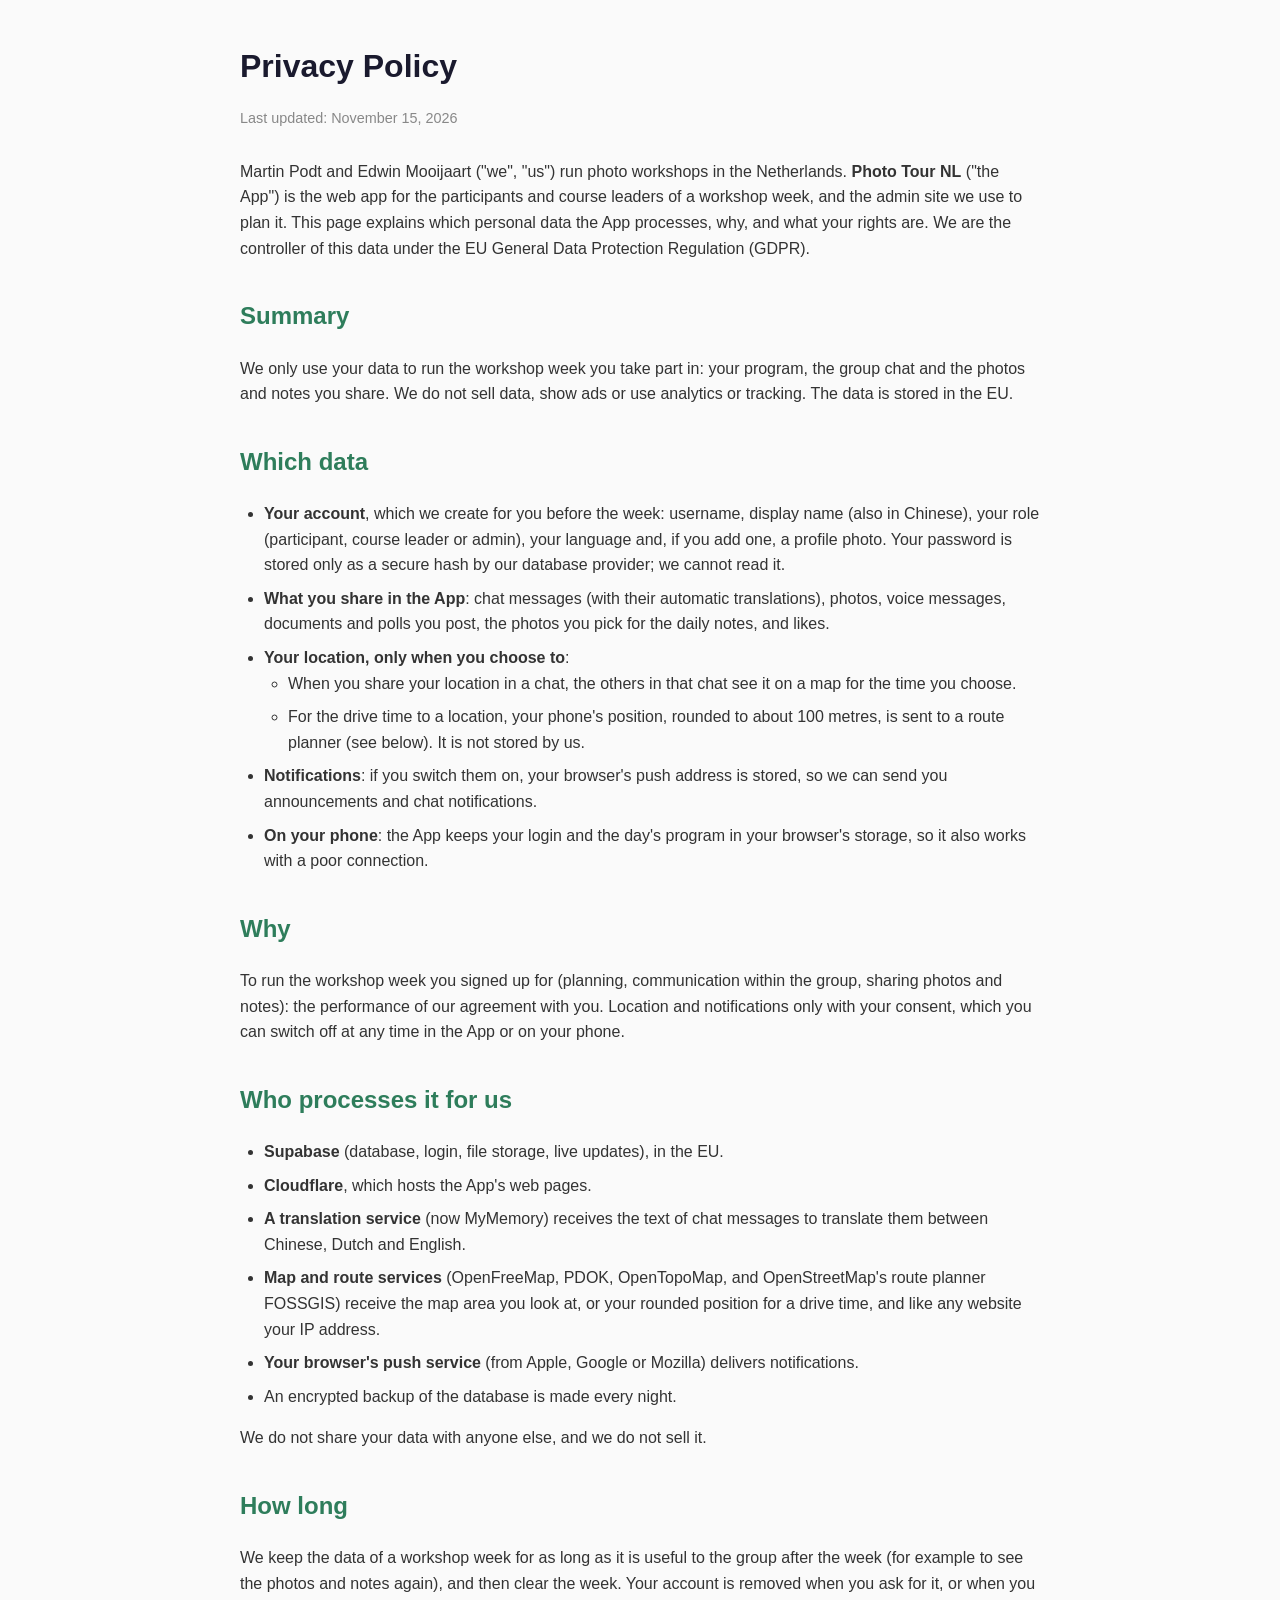
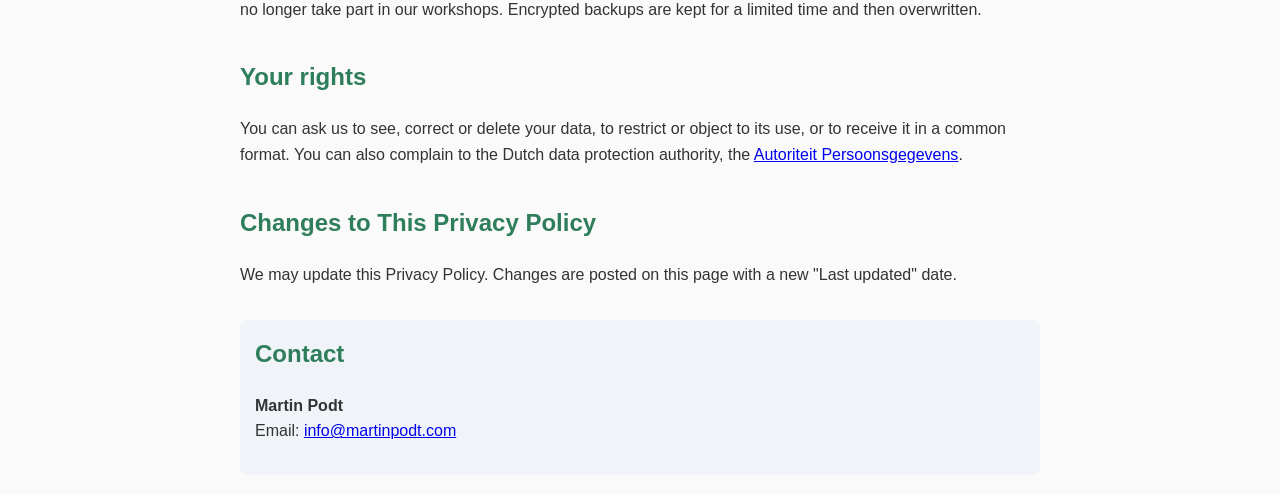
==== phototourapp/index.html @ 8b7c4178 "Privacy policies: StackApp Remote (with support page) and Photo Tour NL" ====
<!DOCTYPE html>
<html lang="en">
<head>
    <meta charset="UTF-8">
    <meta name="viewport" content="width=device-width, initial-scale=1.0">
    <title>Privacy Policy - Photo Tour NL</title>
    <style>
        body {
            font-family: -apple-system, BlinkMacSystemFont, 'Segoe UI', Roboto, Oxygen, Ubuntu, sans-serif;
            line-height: 1.6;
            max-width: 800px;
            margin: 0 auto;
            padding: 20px;
            color: #333;
            background-color: #fafafa;
        }
        h1 { color: #1a1a2e; margin-bottom: 0.2em; }
        h2 { color: #2E7D5B; margin-top: 1.5em; }
        .last-updated { color: #888; font-size: 0.9em; margin-bottom: 2em; }
        ul { padding-left: 1.5em; }
        li { margin-bottom: 0.5em; }
        .contact { background: #f0f4f8; padding: 15px; border-radius: 8px; margin-top: 2em; }
    </style>
</head>
<body>

<h1>Privacy Policy</h1>
<p class="last-updated">Last updated: November 15, 2026</p>

<p>Martin Podt and Edwin Mooijaart ("we", "us") run photo workshops in the Netherlands. <strong>Photo Tour NL</strong>
("the App") is the web app for the participants and course leaders of a workshop week, and the admin site we use to
plan it. This page explains which personal data the App processes, why, and what your rights are. We are the
controller of this data under the EU General Data Protection Regulation (GDPR).</p>

<h2>Summary</h2>
<p>We only use your data to run the workshop week you take part in: your program, the group chat and the photos and
notes you share. We do not sell data, show ads or use analytics or tracking. The data is stored in the EU.</p>

<h2>Which data</h2>
<ul>
    <li><strong>Your account</strong>, which we create for you before the week: username, display name (also in
        Chinese), your role (participant, course leader or admin), your language and, if you add one, a profile photo.
        Your password is stored only as a secure hash by our database provider; we cannot read it.</li>
    <li><strong>What you share in the App</strong>: chat messages (with their automatic translations), photos, voice
        messages, documents and polls you post, the photos you pick for the daily notes, and likes.</li>
    <li><strong>Your location, only when you choose to</strong>:
        <ul>
            <li>When you share your location in a chat, the others in that chat see it on a map for the time you
                choose.</li>
            <li>For the drive time to a location, your phone's position, rounded to about 100 metres, is sent to a
                route planner (see below). It is not stored by us.</li>
        </ul>
    </li>
    <li><strong>Notifications</strong>: if you switch them on, your browser's push address is stored, so we can send
        you announcements and chat notifications.</li>
    <li><strong>On your phone</strong>: the App keeps your login and the day's program in your browser's storage, so
        it also works with a poor connection.</li>
</ul>

<h2>Why</h2>
<p>To run the workshop week you signed up for (planning, communication within the group, sharing photos and notes):
the performance of our agreement with you. Location and notifications only with your consent, which you can switch
off at any time in the App or on your phone.</p>

<h2>Who processes it for us</h2>
<ul>
    <li><strong>Supabase</strong> (database, login, file storage, live updates), in the EU.</li>
    <li><strong>Cloudflare</strong>, which hosts the App's web pages.</li>
    <li><strong>A translation service</strong> (now MyMemory) receives the text of chat messages to translate them
        between Chinese, Dutch and English.</li>
    <li><strong>Map and route services</strong> (OpenFreeMap, PDOK, OpenTopoMap, and OpenStreetMap's route planner
        FOSSGIS) receive the map area you look at, or your rounded position for a drive time, and like any website your
        IP address.</li>
    <li><strong>Your browser's push service</strong> (from Apple, Google or Mozilla) delivers notifications.</li>
    <li>An encrypted backup of the database is made every night.</li>
</ul>
<p>We do not share your data with anyone else, and we do not sell it.</p>

<h2>How long</h2>
<p>We keep the data of a workshop week for as long as it is useful to the group after the week (for example to see the
photos and notes again), and then clear the week. Your account is removed when you ask for it, or when you no longer
take part in our workshops. Encrypted backups are kept for a limited time and then overwritten.</p>

<h2>Your rights</h2>
<p>You can ask us to see, correct or delete your data, to restrict or object to its use, or to receive it in a common
format. You can also complain to the Dutch data protection authority, the
<a href="https://autoriteitpersoonsgegevens.nl/en">Autoriteit Persoonsgegevens</a>.</p>

<h2>Changes to This Privacy Policy</h2>
<p>We may update this Privacy Policy. Changes are posted on this page with a new "Last updated" date.</p>

<div class="contact">
    <h2 style="margin-top: 0;">Contact</h2>
    <p>
        <strong>Martin Podt</strong><br>
        Email: <a href="mailto:info@martinpodt.com">info@martinpodt.com</a>
    </p>
</div>

</body>
</html>
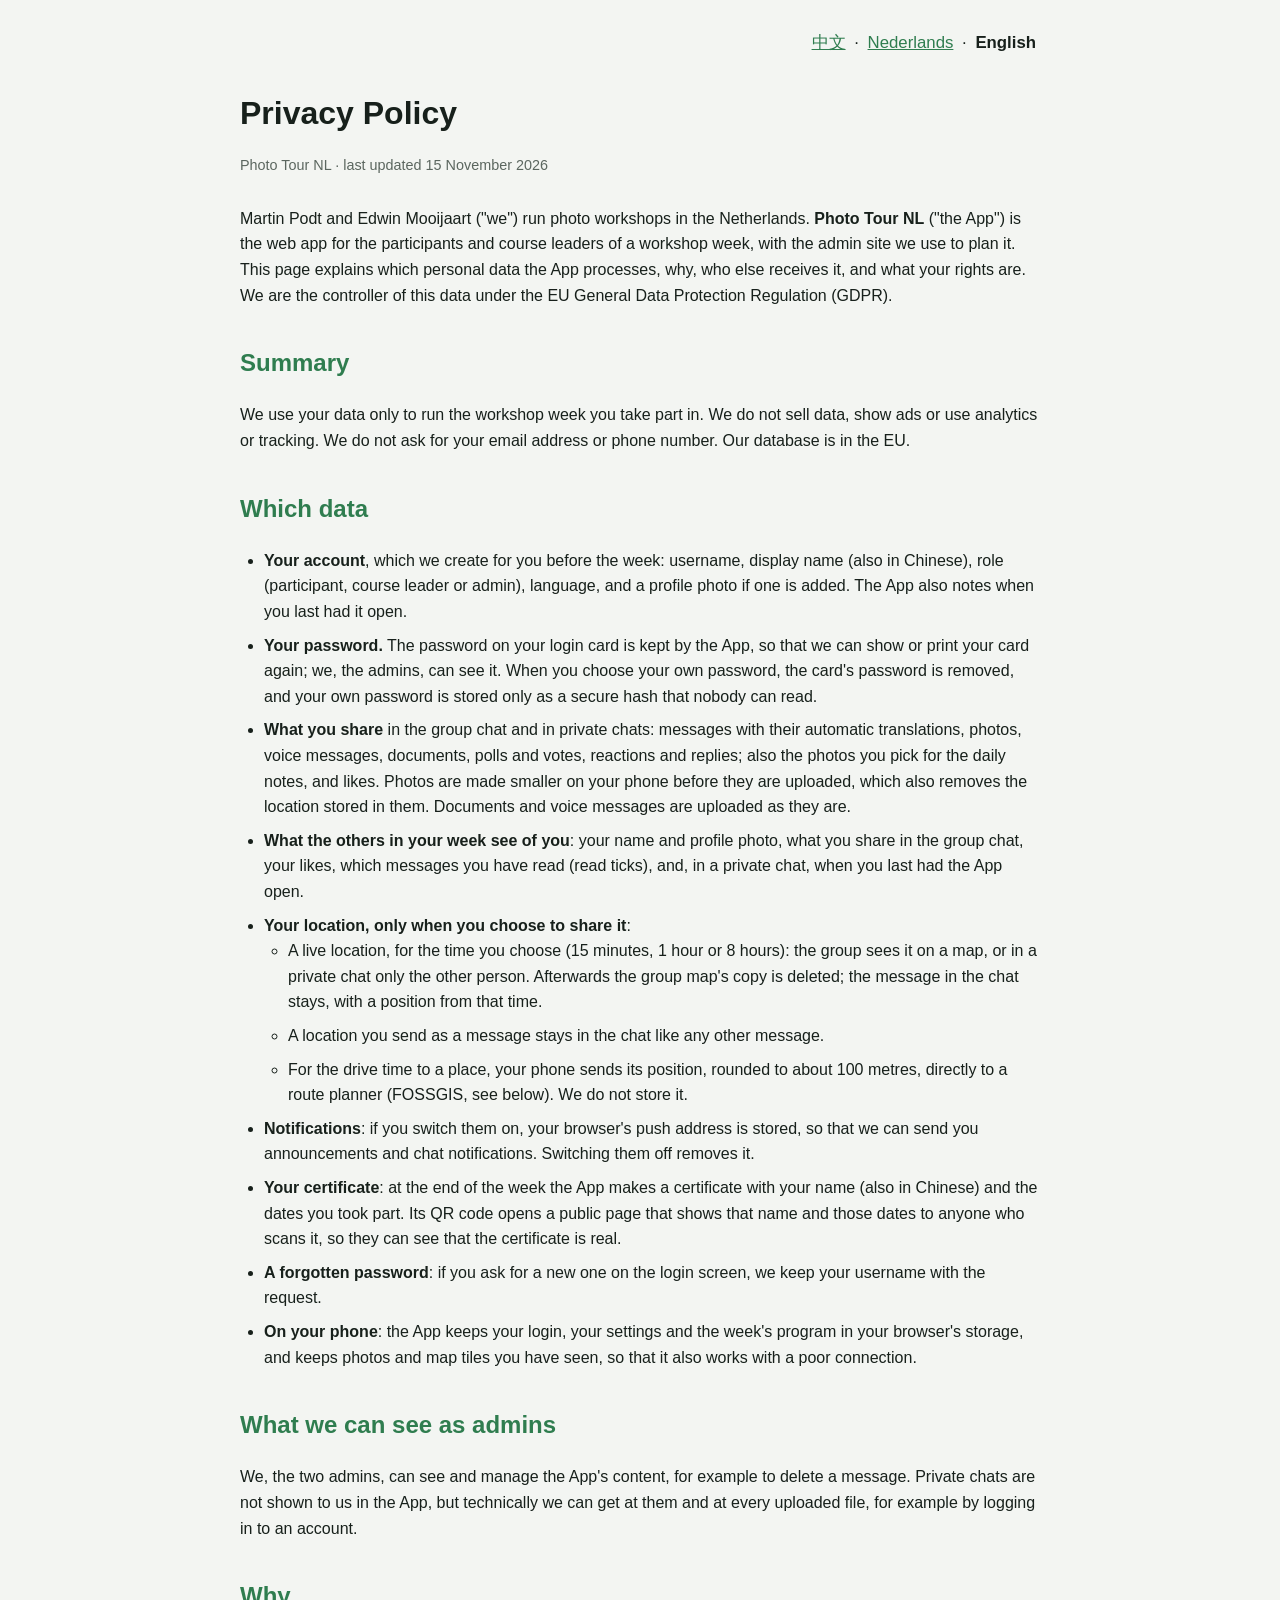
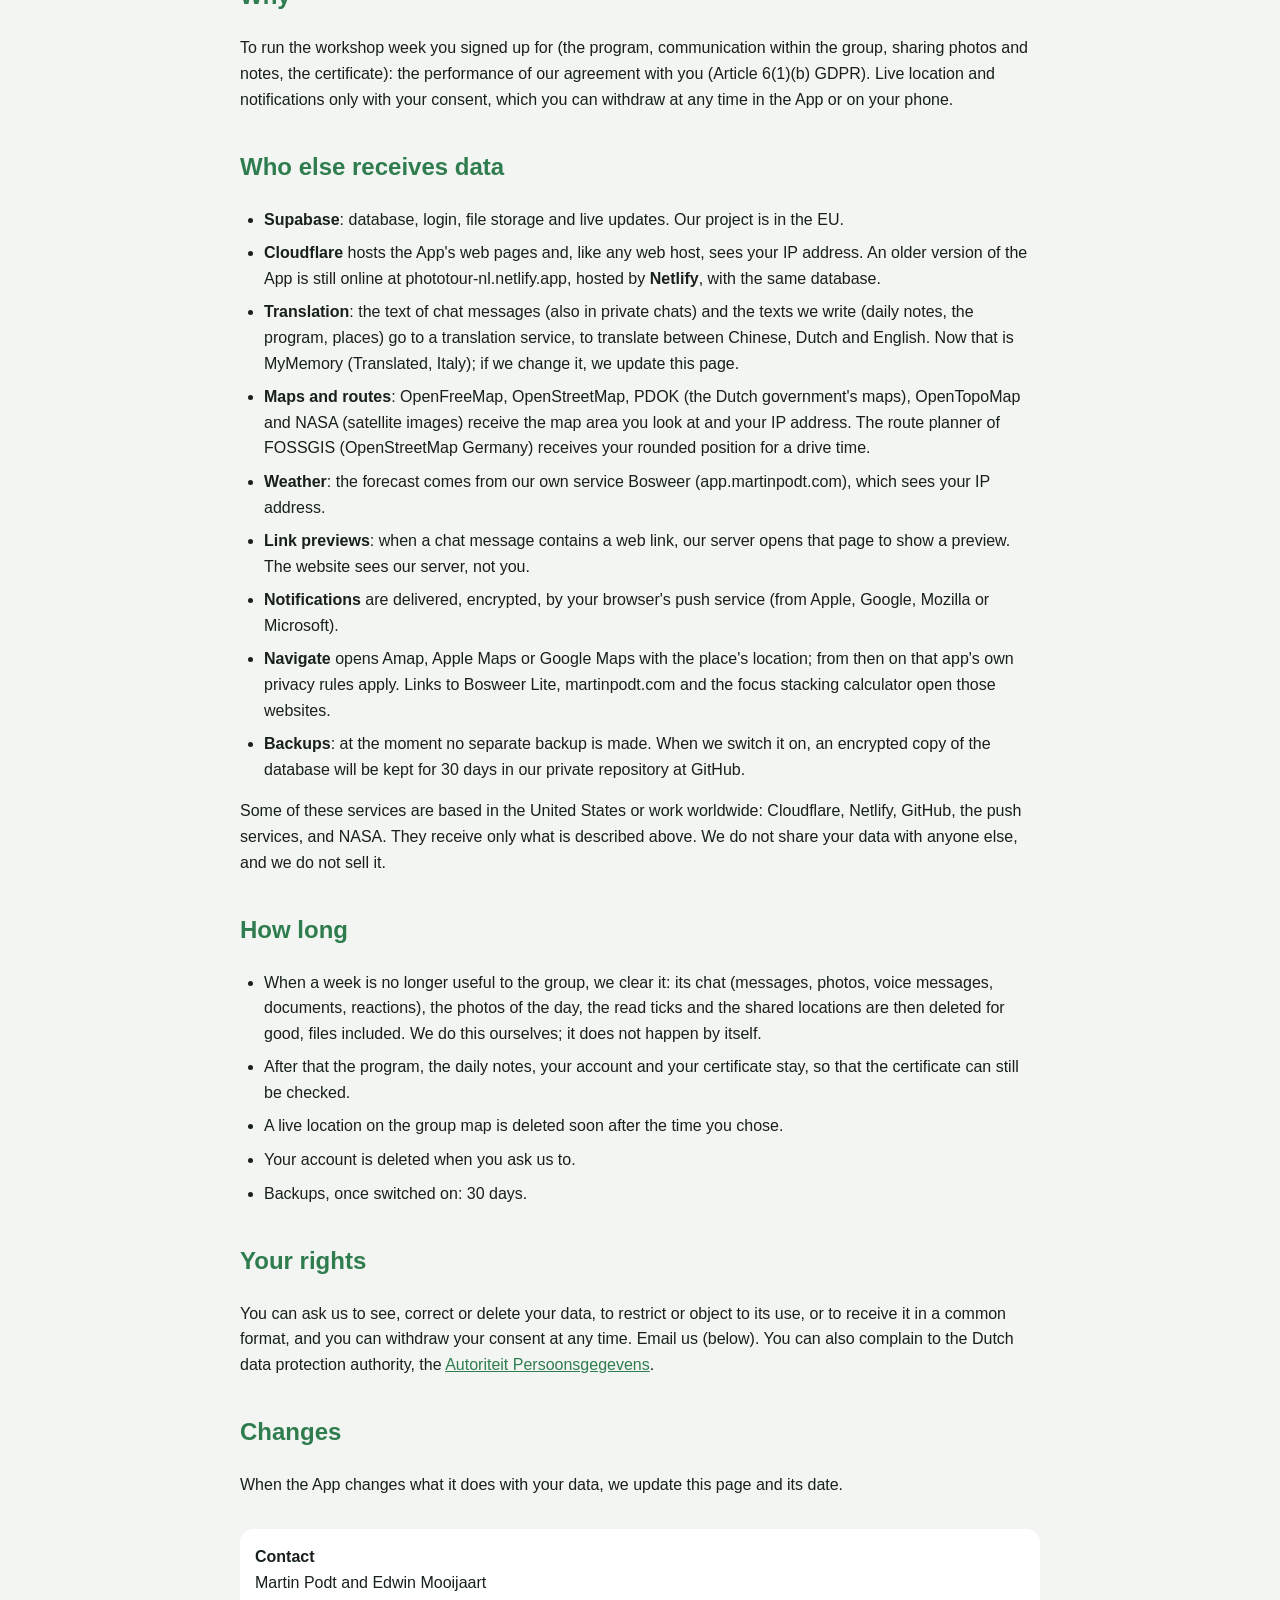
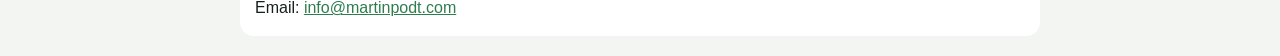
==== commit f3c93295: "Photo Tour NL: privacy policy checked against the app, in English, Dutch and Chinese Co-Authored-By:" ====
--- a/phototourapp/index.html
+++ b/phototourapp/index.html
@@ -4,97 +4,126 @@
     <meta charset="UTF-8">
     <meta name="viewport" content="width=device-width, initial-scale=1.0">
     <title>Privacy Policy - Photo Tour NL</title>
-    <style>
-        body {
-            font-family: -apple-system, BlinkMacSystemFont, 'Segoe UI', Roboto, Oxygen, Ubuntu, sans-serif;
-            line-height: 1.6;
-            max-width: 800px;
-            margin: 0 auto;
-            padding: 20px;
-            color: #333;
-            background-color: #fafafa;
-        }
-        h1 { color: #1a1a2e; margin-bottom: 0.2em; }
-        h2 { color: #2E7D5B; margin-top: 1.5em; }
-        .last-updated { color: #888; font-size: 0.9em; margin-bottom: 2em; }
-        ul { padding-left: 1.5em; }
-        li { margin-bottom: 0.5em; }
-        .contact { background: #f0f4f8; padding: 15px; border-radius: 8px; margin-top: 2em; }
-    </style>
+    <link rel="alternate" hreflang="en" href="https://mpodt.github.io/privacy/phototourapp/">
+    <link rel="alternate" hreflang="nl" href="https://mpodt.github.io/privacy/phototourapp/nl.html">
+    <link rel="alternate" hreflang="zh-CN" href="https://mpodt.github.io/privacy/phototourapp/zh.html">
+    <link rel="stylesheet" href="style.css">
 </head>
 <body>
 
+<nav class="langs" aria-label="Language"><a href="zh.html" lang="zh-CN">中文</a> · <a href="nl.html" lang="nl">Nederlands</a> · <strong>English</strong></nav>
+
 <h1>Privacy Policy</h1>
-<p class="last-updated">Last updated: November 15, 2026</p>
+<p class="last-updated">Photo Tour NL · last updated 15 November 2026</p>
 
-<p>Martin Podt and Edwin Mooijaart ("we", "us") run photo workshops in the Netherlands. <strong>Photo Tour NL</strong>
-("the App") is the web app for the participants and course leaders of a workshop week, and the admin site we use to
-plan it. This page explains which personal data the App processes, why, and what your rights are. We are the
-controller of this data under the EU General Data Protection Regulation (GDPR).</p>
+<p>Martin Podt and Edwin Mooijaart ("we") run photo workshops in the Netherlands. <strong>Photo Tour NL</strong>
+("the App") is the web app for the participants and course leaders of a workshop week, with the admin site we use
+to plan it. This page explains which personal data the App processes, why, who else receives it, and what your
+rights are. We are the controller of this data under the EU General Data Protection Regulation (GDPR).</p>
 
 <h2>Summary</h2>
-<p>We only use your data to run the workshop week you take part in: your program, the group chat and the photos and
-notes you share. We do not sell data, show ads or use analytics or tracking. The data is stored in the EU.</p>
+<p>We use your data only to run the workshop week you take part in. We do not sell data, show ads or use analytics
+or tracking. We do not ask for your email address or phone number. Our database is in the EU.</p>
 
 <h2>Which data</h2>
 <ul>
     <li><strong>Your account</strong>, which we create for you before the week: username, display name (also in
-        Chinese), your role (participant, course leader or admin), your language and, if you add one, a profile photo.
-        Your password is stored only as a secure hash by our database provider; we cannot read it.</li>
-    <li><strong>What you share in the App</strong>: chat messages (with their automatic translations), photos, voice
-        messages, documents and polls you post, the photos you pick for the daily notes, and likes.</li>
-    <li><strong>Your location, only when you choose to</strong>:
+        Chinese), role (participant, course leader or admin), language, and a profile photo if one is added. The App
+        also notes when you last had it open.</li>
+    <li><strong>Your password.</strong> The password on your login card is kept by the App, so that we can show or
+        print your card again; we, the admins, can see it. When you choose your own password, the card's password is
+        removed, and your own password is stored only as a secure hash that nobody can read.</li>
+    <li><strong>What you share</strong> in the group chat and in private chats: messages with their automatic
+        translations, photos, voice messages, documents, polls and votes, reactions and replies; also the photos you
+        pick for the daily notes, and likes. Photos are made smaller on your phone before they are uploaded, which also
+        removes the location stored in them. Documents and voice messages are uploaded as they are.</li>
+    <li><strong>What the others in your week see of you</strong>: your name and profile photo, what you share in the
+        group chat, your likes, which messages you have read (read ticks), and, in a private chat, when you last had
+        the App open.</li>
+    <li><strong>Your location, only when you choose to share it</strong>:
         <ul>
-            <li>When you share your location in a chat, the others in that chat see it on a map for the time you
-                choose.</li>
-            <li>For the drive time to a location, your phone's position, rounded to about 100 metres, is sent to a
-                route planner (see below). It is not stored by us.</li>
+            <li>A live location, for the time you choose (15 minutes, 1 hour or 8 hours): the group sees it on a map,
+                or in a private chat only the other person. Afterwards the group map's copy is deleted; the message in
+                the chat stays, with a position from that time.</li>
+            <li>A location you send as a message stays in the chat like any other message.</li>
+            <li>For the drive time to a place, your phone sends its position, rounded to about 100 metres, directly to
+                a route planner (FOSSGIS, see below). We do not store it.</li>
         </ul>
     </li>
-    <li><strong>Notifications</strong>: if you switch them on, your browser's push address is stored, so we can send
-        you announcements and chat notifications.</li>
-    <li><strong>On your phone</strong>: the App keeps your login and the day's program in your browser's storage, so
-        it also works with a poor connection.</li>
+    <li><strong>Notifications</strong>: if you switch them on, your browser's push address is stored, so that we can
+        send you announcements and chat notifications. Switching them off removes it.</li>
+    <li><strong>Your certificate</strong>: at the end of the week the App makes a certificate with your name (also in
+        Chinese) and the dates you took part. Its QR code opens a public page that shows that name and those dates to
+        anyone who scans it, so they can see that the certificate is real.</li>
+    <li><strong>A forgotten password</strong>: if you ask for a new one on the login screen, we keep your username
+        with the request.</li>
+    <li><strong>On your phone</strong>: the App keeps your login, your settings and the week's program in your
+        browser's storage, and keeps photos and map tiles you have seen, so that it also works with a poor
+        connection.</li>
 </ul>
 
+<h2>What we can see as admins</h2>
+<p>We, the two admins, can see and manage the App's content, for example to delete a message. Private chats are not
+shown to us in the App, but technically we can get at them and at every uploaded file, for example by logging in to
+an account.</p>
+
 <h2>Why</h2>
-<p>To run the workshop week you signed up for (planning, communication within the group, sharing photos and notes):
-the performance of our agreement with you. Location and notifications only with your consent, which you can switch
-off at any time in the App or on your phone.</p>
+<p>To run the workshop week you signed up for (the program, communication within the group, sharing photos and
+notes, the certificate): the performance of our agreement with you (Article 6(1)(b) GDPR). Live location and
+notifications only with your consent, which you can withdraw at any time in the App or on your phone.</p>
 
-<h2>Who processes it for us</h2>
+<h2>Who else receives data</h2>
 <ul>
-    <li><strong>Supabase</strong> (database, login, file storage, live updates), in the EU.</li>
-    <li><strong>Cloudflare</strong>, which hosts the App's web pages.</li>
-    <li><strong>A translation service</strong> (now MyMemory) receives the text of chat messages to translate them
-        between Chinese, Dutch and English.</li>
-    <li><strong>Map and route services</strong> (OpenFreeMap, PDOK, OpenTopoMap, and OpenStreetMap's route planner
-        FOSSGIS) receive the map area you look at, or your rounded position for a drive time, and like any website your
+    <li><strong>Supabase</strong>: database, login, file storage and live updates. Our project is in the EU.</li>
+    <li><strong>Cloudflare</strong> hosts the App's web pages and, like any web host, sees your IP address. An older
+        version of the App is still online at phototour-nl.netlify.app, hosted by <strong>Netlify</strong>, with the
+        same database.</li>
+    <li><strong>Translation</strong>: the text of chat messages (also in private chats) and the texts we write
+        (daily notes, the program, places) go to a translation service, to translate between Chinese, Dutch and
+        English. Now that is MyMemory (Translated, Italy); if we change it, we update this page.</li>
+    <li><strong>Maps and routes</strong>: OpenFreeMap, OpenStreetMap, PDOK (the Dutch government's maps), OpenTopoMap
+        and NASA (satellite images) receive the map area you look at and your IP address. The route planner of
+        FOSSGIS (OpenStreetMap Germany) receives your rounded position for a drive time.</li>
+    <li><strong>Weather</strong>: the forecast comes from our own service Bosweer (app.martinpodt.com), which sees your
         IP address.</li>
-    <li><strong>Your browser's push service</strong> (from Apple, Google or Mozilla) delivers notifications.</li>
-    <li>An encrypted backup of the database is made every night.</li>
+    <li><strong>Link previews</strong>: when a chat message contains a web link, our server opens that page to show a
+        preview. The website sees our server, not you.</li>
+    <li><strong>Notifications</strong> are delivered, encrypted, by your browser's push service (from Apple, Google,
+        Mozilla or Microsoft).</li>
+    <li><strong>Navigate</strong> opens Amap, Apple Maps or Google Maps with the place's location; from then on that
+        app's own privacy rules apply. Links to Bosweer Lite, martinpodt.com and the focus stacking calculator open
+        those websites.</li>
+    <li><strong>Backups</strong>: at the moment no separate backup is made. When we switch it on, an encrypted copy
+        of the database will be kept for 30 days in our private repository at GitHub.</li>
 </ul>
-<p>We do not share your data with anyone else, and we do not sell it.</p>
+<p>Some of these services are based in the United States or work worldwide: Cloudflare, Netlify, GitHub, the push
+services, and NASA. They receive only what is described above. We do not share your data with anyone else, and we do
+not sell it.</p>
 
 <h2>How long</h2>
-<p>We keep the data of a workshop week for as long as it is useful to the group after the week (for example to see the
-photos and notes again), and then clear the week. Your account is removed when you ask for it, or when you no longer
-take part in our workshops. Encrypted backups are kept for a limited time and then overwritten.</p>
+<ul>
+    <li>When a week is no longer useful to the group, we clear it: its chat (messages, photos, voice messages,
+        documents, reactions), the photos of the day, the read ticks and the shared locations are then deleted for
+        good, files included. We do this ourselves; it does not happen by itself.</li>
+    <li>After that the program, the daily notes, your account and your certificate stay, so that the certificate can
+        still be checked.</li>
+    <li>A live location on the group map is deleted soon after the time you chose.</li>
+    <li>Your account is deleted when you ask us to.</li>
+    <li>Backups, once switched on: 30 days.</li>
+</ul>
 
 <h2>Your rights</h2>
 <p>You can ask us to see, correct or delete your data, to restrict or object to its use, or to receive it in a common
-format. You can also complain to the Dutch data protection authority, the
-<a href="https://autoriteitpersoonsgegevens.nl/en">Autoriteit Persoonsgegevens</a>.</p>
+format, and you can withdraw your consent at any time. Email us (below). You can also complain to the Dutch data
+protection authority, the <a href="https://autoriteitpersoonsgegevens.nl/en">Autoriteit Persoonsgegevens</a>.</p>
 
-<h2>Changes to This Privacy Policy</h2>
-<p>We may update this Privacy Policy. Changes are posted on this page with a new "Last updated" date.</p>
+<h2>Changes</h2>
+<p>When the App changes what it does with your data, we update this page and its date.</p>
 
 <div class="contact">
-    <h2 style="margin-top: 0;">Contact</h2>
-    <p>
-        <strong>Martin Podt</strong><br>
-        Email: <a href="mailto:info@martinpodt.com">info@martinpodt.com</a>
-    </p>
+    <strong>Contact</strong><br>
+    Martin Podt and Edwin Mooijaart<br>
+    Email: <a href="mailto:info@martinpodt.com">info@martinpodt.com</a>
 </div>
 
 </body>
--- a/phototourapp/style.css
+++ b/phototourapp/style.css
@@ -0,0 +1,19 @@
+/* Photo Tour NL privacy policy: one style for the English, Dutch and Chinese pages. */
+body {
+    font-family: -apple-system, BlinkMacSystemFont, 'Segoe UI', Roboto, 'PingFang SC', 'Noto Sans SC', 'Microsoft YaHei', sans-serif;
+    line-height: 1.6;
+    max-width: 800px;
+    margin: 0 auto;
+    padding: 20px 16px;
+    color: #17201b;
+    background-color: #f3f5f2;
+}
+h1 { color: #17201b; margin-bottom: 0.2em; }
+h2 { color: #2f7d4f; margin-top: 1.5em; }
+a { color: #2f7d4f; }
+.langs { text-align: right; font-size: 1.05em; margin-bottom: 1em; }
+.langs a, .langs strong { display: inline-block; padding: 10px 4px; }
+.last-updated { color: #5b665f; font-size: 0.9em; margin-bottom: 2em; }
+ul { padding-left: 1.5em; }
+li { margin-bottom: 0.5em; }
+.contact { background: #fff; padding: 15px; border-radius: 14px; margin-top: 2em; }
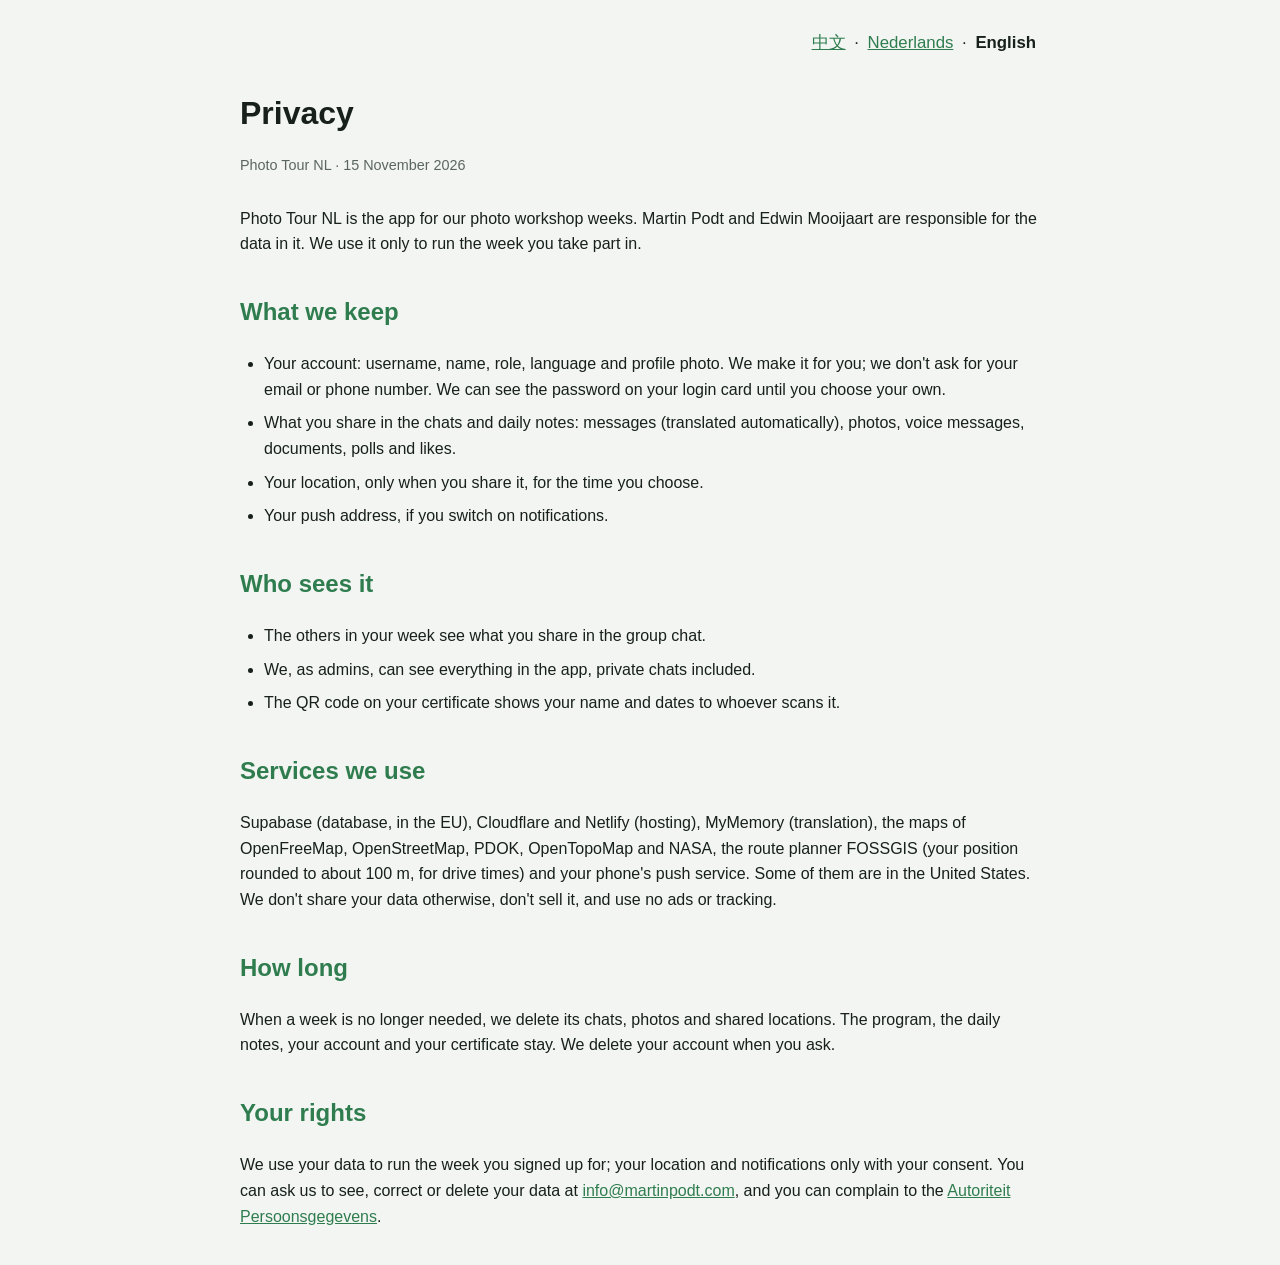
==== commit ef443fa1: "Photo Tour NL: a short privacy page, only what is needed Co-Authored-By: Claude Opus 5.5 <noreply@an" ====
--- a/phototourapp/index.html
+++ b/phototourapp/index.html
@@ -3,7 +3,7 @@
 <head>
     <meta charset="UTF-8">
     <meta name="viewport" content="width=device-width, initial-scale=1.0">
-    <title>Privacy Policy - Photo Tour NL</title>
+    <title>Privacy - Photo Tour NL</title>
     <link rel="alternate" hreflang="en" href="https://mpodt.github.io/privacy/phototourapp/">
     <link rel="alternate" hreflang="nl" href="https://mpodt.github.io/privacy/phototourapp/nl.html">
     <link rel="alternate" hreflang="zh-CN" href="https://mpodt.github.io/privacy/phototourapp/zh.html">
@@ -13,118 +13,43 @@
 
 <nav class="langs" aria-label="Language"><a href="zh.html" lang="zh-CN">中文</a> · <a href="nl.html" lang="nl">Nederlands</a> · <strong>English</strong></nav>
 
-<h1>Privacy Policy</h1>
-<p class="last-updated">Photo Tour NL · last updated 15 November 2026</p>
+<h1>Privacy</h1>
+<p class="last-updated">Photo Tour NL · 15 November 2026</p>
 
-<p>Martin Podt and Edwin Mooijaart ("we") run photo workshops in the Netherlands. <strong>Photo Tour NL</strong>
-("the App") is the web app for the participants and course leaders of a workshop week, with the admin site we use
-to plan it. This page explains which personal data the App processes, why, who else receives it, and what your
-rights are. We are the controller of this data under the EU General Data Protection Regulation (GDPR).</p>
+<p>Photo Tour NL is the app for our photo workshop weeks. Martin Podt and Edwin Mooijaart are responsible for the
+data in it. We use it only to run the week you take part in.</p>
 
-<h2>Summary</h2>
-<p>We use your data only to run the workshop week you take part in. We do not sell data, show ads or use analytics
-or tracking. We do not ask for your email address or phone number. Our database is in the EU.</p>
-
-<h2>Which data</h2>
+<h2>What we keep</h2>
 <ul>
-    <li><strong>Your account</strong>, which we create for you before the week: username, display name (also in
-        Chinese), role (participant, course leader or admin), language, and a profile photo if one is added. The App
-        also notes when you last had it open.</li>
-    <li><strong>Your password.</strong> The password on your login card is kept by the App, so that we can show or
-        print your card again; we, the admins, can see it. When you choose your own password, the card's password is
-        removed, and your own password is stored only as a secure hash that nobody can read.</li>
-    <li><strong>What you share</strong> in the group chat and in private chats: messages with their automatic
-        translations, photos, voice messages, documents, polls and votes, reactions and replies; also the photos you
-        pick for the daily notes, and likes. Photos are made smaller on your phone before they are uploaded, which also
-        removes the location stored in them. Documents and voice messages are uploaded as they are.</li>
-    <li><strong>What the others in your week see of you</strong>: your name and profile photo, what you share in the
-        group chat, your likes, which messages you have read (read ticks), and, in a private chat, when you last had
-        the App open.</li>
-    <li><strong>Your location, only when you choose to share it</strong>:
-        <ul>
-            <li>A live location, for the time you choose (15 minutes, 1 hour or 8 hours): the group sees it on a map,
-                or in a private chat only the other person. Afterwards the group map's copy is deleted; the message in
-                the chat stays, with a position from that time.</li>
-            <li>A location you send as a message stays in the chat like any other message.</li>
-            <li>For the drive time to a place, your phone sends its position, rounded to about 100 metres, directly to
-                a route planner (FOSSGIS, see below). We do not store it.</li>
-        </ul>
-    </li>
-    <li><strong>Notifications</strong>: if you switch them on, your browser's push address is stored, so that we can
-        send you announcements and chat notifications. Switching them off removes it.</li>
-    <li><strong>Your certificate</strong>: at the end of the week the App makes a certificate with your name (also in
-        Chinese) and the dates you took part. Its QR code opens a public page that shows that name and those dates to
-        anyone who scans it, so they can see that the certificate is real.</li>
-    <li><strong>A forgotten password</strong>: if you ask for a new one on the login screen, we keep your username
-        with the request.</li>
-    <li><strong>On your phone</strong>: the App keeps your login, your settings and the week's program in your
-        browser's storage, and keeps photos and map tiles you have seen, so that it also works with a poor
-        connection.</li>
+    <li>Your account: username, name, role, language and profile photo. We make it for you; we don't ask for your
+        email or phone number. We can see the password on your login card until you choose your own.</li>
+    <li>What you share in the chats and daily notes: messages (translated automatically), photos, voice messages,
+        documents, polls and likes.</li>
+    <li>Your location, only when you share it, for the time you choose.</li>
+    <li>Your push address, if you switch on notifications.</li>
 </ul>
 
-<h2>What we can see as admins</h2>
-<p>We, the two admins, can see and manage the App's content, for example to delete a message. Private chats are not
-shown to us in the App, but technically we can get at them and at every uploaded file, for example by logging in to
-an account.</p>
+<h2>Who sees it</h2>
+<ul>
+    <li>The others in your week see what you share in the group chat.</li>
+    <li>We, as admins, can see everything in the app, private chats included.</li>
+    <li>The QR code on your certificate shows your name and dates to whoever scans it.</li>
+</ul>
 
-<h2>Why</h2>
-<p>To run the workshop week you signed up for (the program, communication within the group, sharing photos and
-notes, the certificate): the performance of our agreement with you (Article 6(1)(b) GDPR). Live location and
-notifications only with your consent, which you can withdraw at any time in the App or on your phone.</p>
-
-<h2>Who else receives data</h2>
-<ul>
-    <li><strong>Supabase</strong>: database, login, file storage and live updates. Our project is in the EU.</li>
-    <li><strong>Cloudflare</strong> hosts the App's web pages and, like any web host, sees your IP address. An older
-        version of the App is still online at phototour-nl.netlify.app, hosted by <strong>Netlify</strong>, with the
-        same database.</li>
-    <li><strong>Translation</strong>: the text of chat messages (also in private chats) and the texts we write
-        (daily notes, the program, places) go to a translation service, to translate between Chinese, Dutch and
-        English. Now that is MyMemory (Translated, Italy); if we change it, we update this page.</li>
-    <li><strong>Maps and routes</strong>: OpenFreeMap, OpenStreetMap, PDOK (the Dutch government's maps), OpenTopoMap
-        and NASA (satellite images) receive the map area you look at and your IP address. The route planner of
-        FOSSGIS (OpenStreetMap Germany) receives your rounded position for a drive time.</li>
-    <li><strong>Weather</strong>: the forecast comes from our own service Bosweer (app.martinpodt.com), which sees your
-        IP address.</li>
-    <li><strong>Link previews</strong>: when a chat message contains a web link, our server opens that page to show a
-        preview. The website sees our server, not you.</li>
-    <li><strong>Notifications</strong> are delivered, encrypted, by your browser's push service (from Apple, Google,
-        Mozilla or Microsoft).</li>
-    <li><strong>Navigate</strong> opens Amap, Apple Maps or Google Maps with the place's location; from then on that
-        app's own privacy rules apply. Links to Bosweer Lite, martinpodt.com and the focus stacking calculator open
-        those websites.</li>
-    <li><strong>Backups</strong>: at the moment no separate backup is made. When we switch it on, an encrypted copy
-        of the database will be kept for 30 days in our private repository at GitHub.</li>
-</ul>
-<p>Some of these services are based in the United States or work worldwide: Cloudflare, Netlify, GitHub, the push
-services, and NASA. They receive only what is described above. We do not share your data with anyone else, and we do
-not sell it.</p>
+<h2>Services we use</h2>
+<p>Supabase (database, in the EU), Cloudflare and Netlify (hosting), MyMemory (translation), the maps of
+OpenFreeMap, OpenStreetMap, PDOK, OpenTopoMap and NASA, the route planner FOSSGIS (your position rounded to about
+100 m, for drive times) and your phone's push service. Some of them are in the United States. We don't share your
+data otherwise, don't sell it, and use no ads or tracking.</p>
 
 <h2>How long</h2>
-<ul>
-    <li>When a week is no longer useful to the group, we clear it: its chat (messages, photos, voice messages,
-        documents, reactions), the photos of the day, the read ticks and the shared locations are then deleted for
-        good, files included. We do this ourselves; it does not happen by itself.</li>
-    <li>After that the program, the daily notes, your account and your certificate stay, so that the certificate can
-        still be checked.</li>
-    <li>A live location on the group map is deleted soon after the time you chose.</li>
-    <li>Your account is deleted when you ask us to.</li>
-    <li>Backups, once switched on: 30 days.</li>
-</ul>
+<p>When a week is no longer needed, we delete its chats, photos and shared locations. The program, the daily notes,
+your account and your certificate stay. We delete your account when you ask.</p>
 
 <h2>Your rights</h2>
-<p>You can ask us to see, correct or delete your data, to restrict or object to its use, or to receive it in a common
-format, and you can withdraw your consent at any time. Email us (below). You can also complain to the Dutch data
-protection authority, the <a href="https://autoriteitpersoonsgegevens.nl/en">Autoriteit Persoonsgegevens</a>.</p>
-
-<h2>Changes</h2>
-<p>When the App changes what it does with your data, we update this page and its date.</p>
-
-<div class="contact">
-    <strong>Contact</strong><br>
-    Martin Podt and Edwin Mooijaart<br>
-    Email: <a href="mailto:info@martinpodt.com">info@martinpodt.com</a>
-</div>
+<p>We use your data to run the week you signed up for; your location and notifications only with your consent. You
+can ask us to see, correct or delete your data at <a href="mailto:info@martinpodt.com">info@martinpodt.com</a>, and
+you can complain to the <a href="https://autoriteitpersoonsgegevens.nl/en">Autoriteit Persoonsgegevens</a>.</p>
 
 </body>
 </html>
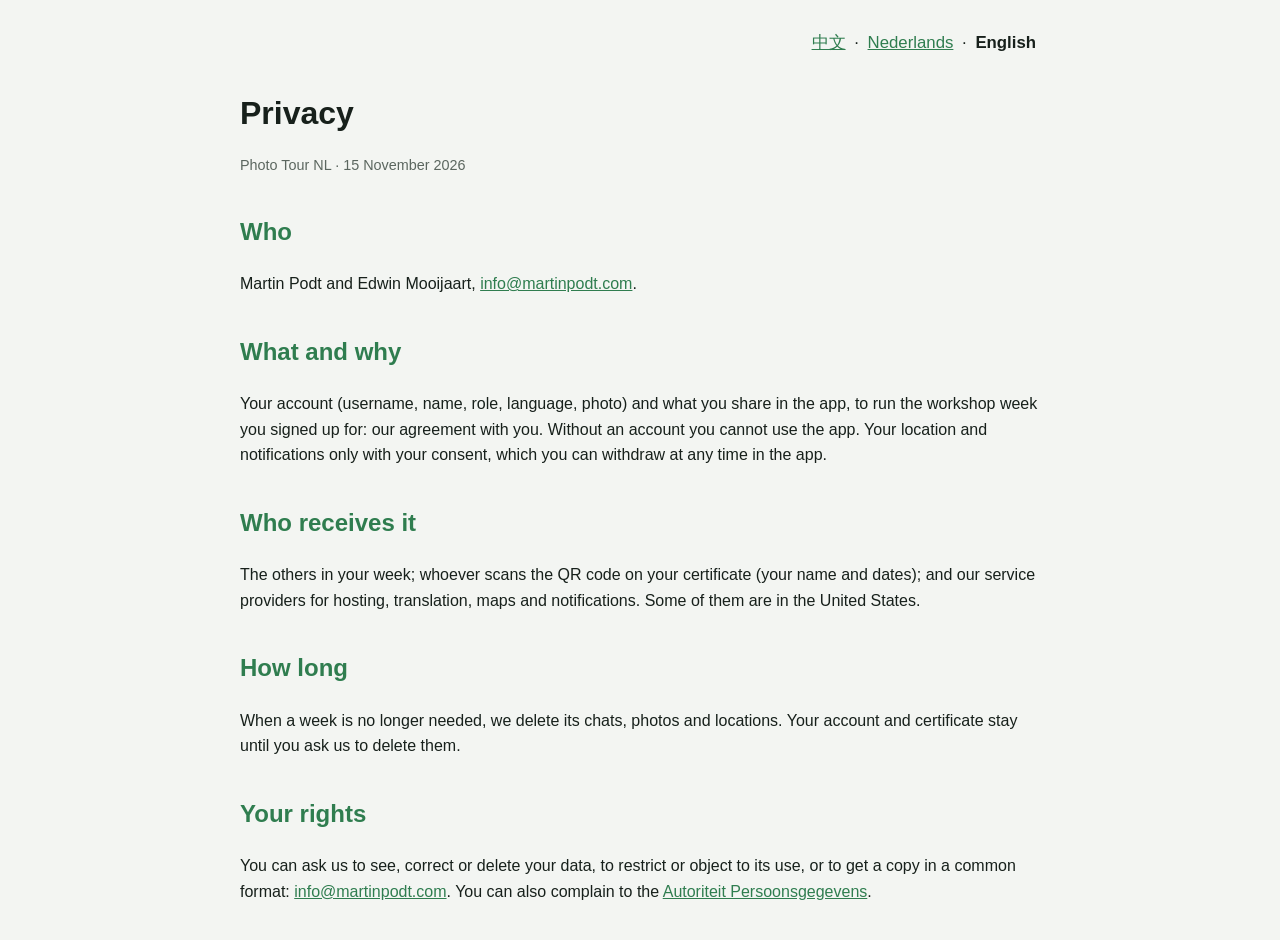
==== commit d0331bba: "Photo Tour NL privacy: only what article 13 GDPR asks Co-Authored-By: Claude Opus 5.5 <noreply@anthr" ====
--- a/phototourapp/index.html
+++ b/phototourapp/index.html
@@ -16,40 +16,20 @@
 <h1>Privacy</h1>
 <p class="last-updated">Photo Tour NL · 15 November 2026</p>
 
-<p>Photo Tour NL is the app for our photo workshop weeks. Martin Podt and Edwin Mooijaart are responsible for the
-data in it. We use it only to run the week you take part in.</p>
+<h2>Who</h2>
+<p>Martin Podt and Edwin Mooijaart, <a href="mailto:info@martinpodt.com">info@martinpodt.com</a>.</p>
 
-<h2>What we keep</h2>
-<ul>
-    <li>Your account: username, name, role, language and profile photo. We make it for you; we don't ask for your
-        email or phone number. We can see the password on your login card until you choose your own.</li>
-    <li>What you share in the chats and daily notes: messages (translated automatically), photos, voice messages,
-        documents, polls and likes.</li>
-    <li>Your location, only when you share it, for the time you choose.</li>
-    <li>Your push address, if you switch on notifications.</li>
-</ul>
+<h2>What and why</h2>
+<p>Your account (username, name, role, language, photo) and what you share in the app, to run the workshop week you signed up for: our agreement with you. Without an account you cannot use the app. Your location and notifications only with your consent, which you can withdraw at any time in the app.</p>
 
-<h2>Who sees it</h2>
-<ul>
-    <li>The others in your week see what you share in the group chat.</li>
-    <li>We, as admins, can see everything in the app, private chats included.</li>
-    <li>The QR code on your certificate shows your name and dates to whoever scans it.</li>
-</ul>
-
-<h2>Services we use</h2>
-<p>Supabase (database, in the EU), Cloudflare and Netlify (hosting), MyMemory (translation), the maps of
-OpenFreeMap, OpenStreetMap, PDOK, OpenTopoMap and NASA, the route planner FOSSGIS (your position rounded to about
-100 m, for drive times) and your phone's push service. Some of them are in the United States. We don't share your
-data otherwise, don't sell it, and use no ads or tracking.</p>
+<h2>Who receives it</h2>
+<p>The others in your week; whoever scans the QR code on your certificate (your name and dates); and our service providers for hosting, translation, maps and notifications. Some of them are in the United States.</p>
 
 <h2>How long</h2>
-<p>When a week is no longer needed, we delete its chats, photos and shared locations. The program, the daily notes,
-your account and your certificate stay. We delete your account when you ask.</p>
+<p>When a week is no longer needed, we delete its chats, photos and locations. Your account and certificate stay until you ask us to delete them.</p>
 
 <h2>Your rights</h2>
-<p>We use your data to run the week you signed up for; your location and notifications only with your consent. You
-can ask us to see, correct or delete your data at <a href="mailto:info@martinpodt.com">info@martinpodt.com</a>, and
-you can complain to the <a href="https://autoriteitpersoonsgegevens.nl/en">Autoriteit Persoonsgegevens</a>.</p>
+<p>You can ask us to see, correct or delete your data, to restrict or object to its use, or to get a copy in a common format: <a href="mailto:info@martinpodt.com">info@martinpodt.com</a>. You can also complain to the <a href="https://autoriteitpersoonsgegevens.nl/en">Autoriteit Persoonsgegevens</a>.</p>
 
 </body>
 </html>
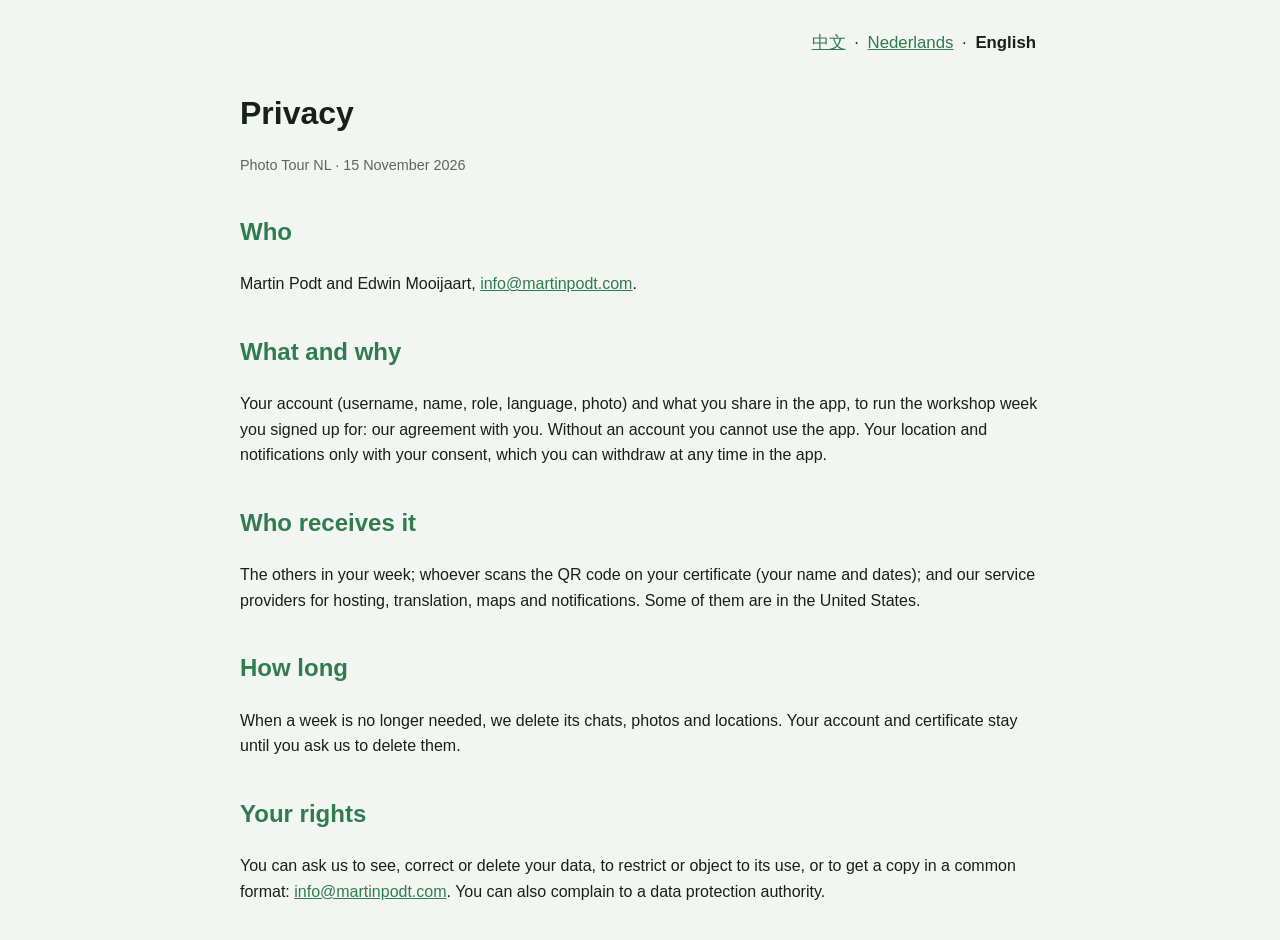
==== commit a0a6ea3c: "Photo Tour NL privacy: the right to complain without naming the authority Co-Authored-By: Claude Opu" ====
--- a/phototourapp/index.html
+++ b/phototourapp/index.html
@@ -29,7 +29,7 @@
 <p>When a week is no longer needed, we delete its chats, photos and locations. Your account and certificate stay until you ask us to delete them.</p>
 
 <h2>Your rights</h2>
-<p>You can ask us to see, correct or delete your data, to restrict or object to its use, or to get a copy in a common format: <a href="mailto:info@martinpodt.com">info@martinpodt.com</a>. You can also complain to the <a href="https://autoriteitpersoonsgegevens.nl/en">Autoriteit Persoonsgegevens</a>.</p>
+<p>You can ask us to see, correct or delete your data, to restrict or object to its use, or to get a copy in a common format: <a href="mailto:info@martinpodt.com">info@martinpodt.com</a>. You can also complain to a data protection authority.</p>
 
 </body>
 </html>
